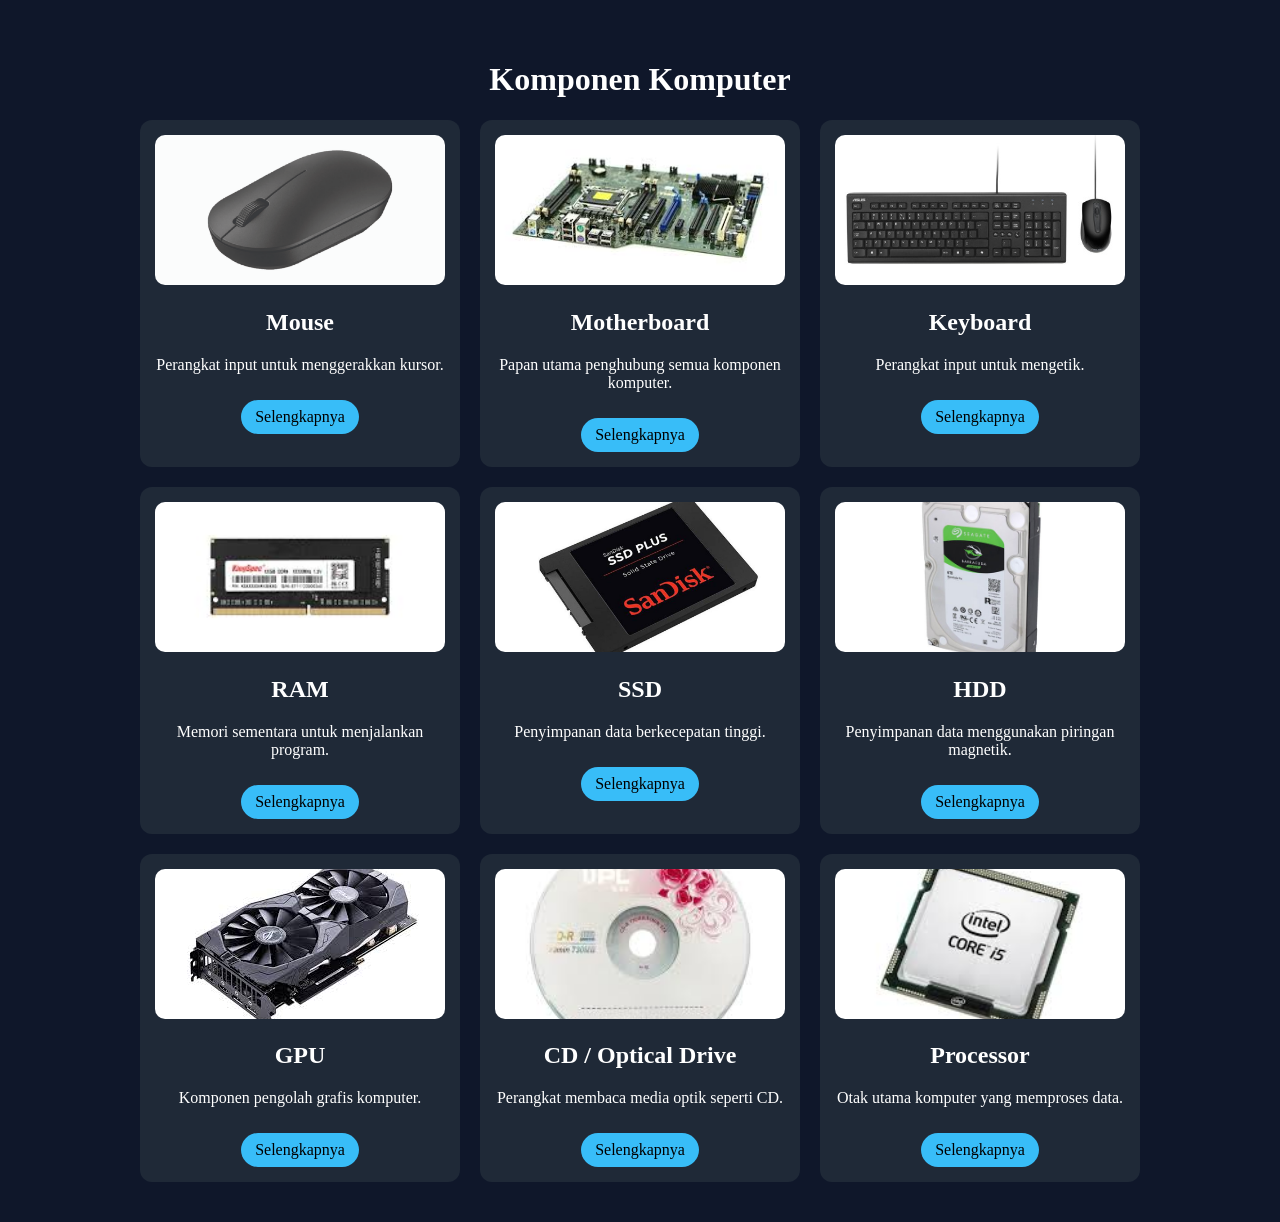
==== index.html @ 4396d928 "Add files via upload" ====
<!DOCTYPE html>
<html lang="id">
<head>
<meta charset="UTF-8">
<meta name="viewport" content="width=device-width, initial-scale=1.0">
<title>Media AR Komputer</title>
<link rel="stylesheet" href="style.css">
</head>

<body>

<div class="container">
<h1>Komponen Komputer</h1>

<div class="grid">

<!-- Mouse -->
<div class="card">
<img src="img/mouse.jpg">
<h2>Mouse</h2>
<p>Perangkat input untuk menggerakkan kursor.</p>
<a href="detail.html?komponen=mouse" class="btn">Selengkapnya</a>
</div>

<!-- Motherboard -->
<div class="card">
<img src="img/motherboard.jpg">
<h2>Motherboard</h2>
<p>Papan utama penghubung semua komponen komputer.</p>
<a href="detail.html?komponen=motherboard" class="btn">Selengkapnya</a>
</div>

<!-- Keyboard -->
<div class="card">
<img src="img/keyboard.jpg">
<h2>Keyboard</h2>
<p>Perangkat input untuk mengetik.</p>
<a href="detail.html?komponen=keyboard" class="btn">Selengkapnya</a>
</div>

<!-- RAM -->
<div class="card">
<img src="img/ram.jpg">
<h2>RAM</h2>
<p>Memori sementara untuk menjalankan program.</p>
<a href="detail.html?komponen=ram" class="btn">Selengkapnya</a>
</div>

<!-- SSD -->
<div class="card">
<img src="img/ssd.jpg">
<h2>SSD</h2>
<p>Penyimpanan data berkecepatan tinggi.</p>
<a href="detail.html?komponen=ssd" class="btn">Selengkapnya</a>
</div>

<!-- HDD -->
<div class="card">
<img src="img/hdd.jpg">
<h2>HDD</h2>
<p>Penyimpanan data menggunakan piringan magnetik.</p>
<a href="detail.html?komponen=hdd" class="btn">Selengkapnya</a>
</div>

<!-- GPU -->
<div class="card">
<img src="img/gpu.jpg">
<h2>GPU</h2>
<p>Komponen pengolah grafis komputer.</p>
<a href="detail.html?komponen=gpu" class="btn">Selengkapnya</a>
</div>

<!-- CD Drive -->
<div class="card">
<img src="img/cd.jpg">
<h2>CD / Optical Drive</h2>
<p>Perangkat membaca media optik seperti CD.</p>
<a href="detail.html?komponen=cd" class="btn">Selengkapnya</a>
</div>

<!-- Processor -->
<div class="card">
<img src="img/processor.jpg">
<h2>Processor</h2>
<p>Otak utama komputer yang memproses data.</p>
<a href="detail.html?komponen=processor" class="btn">Selengkapnya</a>
</div>

</div>
</div>

<script src="script.js"></script>
</body>
</html>
---- style.css ----
body{
  font-family: 'Times New Roman', Times, serif;
  background:#0f172a;
  color:white;
  margin:0;
}

.container{
  width:90%;
  max-width:1000px;
  margin:auto;
  padding:40px 20px;
  text-align:center;
  position:relative;
}

.grid{
  display:grid;
  grid-template-columns: repeat(3, 1fr);
  gap:20px;
  margin-top:20px;
}

.card{
  background:#1f2937;
  padding:15px;
  border-radius:12px;
}

.card img{
  width:100%;
  height:150px;
  object-fit:cover;
  border-radius:10px;
}

.btn{
  display:inline-block;
  margin-top:10px;
  padding:8px 14px;
  background:#38bdf8;
  color:black;
  text-decoration:none;
  border-radius:20px;
}

.btn:hover{
  background:#0ea5e9;
  transform:scale(1.05);
}

.gambar-detail{
  width:300px;
  margin:20px auto;
  display:block;
  border-radius:10px;
}

.btn-back{
  position:fixed;
  top:20px;
  left:20px;
  background:#38bdf8;
  color:black;
  padding:8px 16px;
  border-radius:20px;
  text-decoration:none;
  font-weight:bold;
}

.btn-back:hover{
  background:#0ea5e9;
  transform:scale(1.05);
}

.btn-ar{
  display:block;
  width:280px;
  margin:40px auto;
  padding:18px;
  background:#38bdf8;
  color:black;
  text-decoration:none;
  border-radius:30px;
  font-size:20px;
  font-weight:bold;
  text-align:center;
  transition:0.3s;
}

.btn-ar:hover{
  background:#0ea5e9;
  transform:scale(1.05);
}

@media(max-width:900px){
  .grid{
    grid-template-columns: repeat(2,1fr);
  }
}

@media(max-width:500px){
  .grid{
    grid-template-columns: repeat(1,1fr);
  }

  .gambar-detail{
    width:220px;
  }

  .btn-ar{
    width:220px;
    font-size:18px;
  }
}
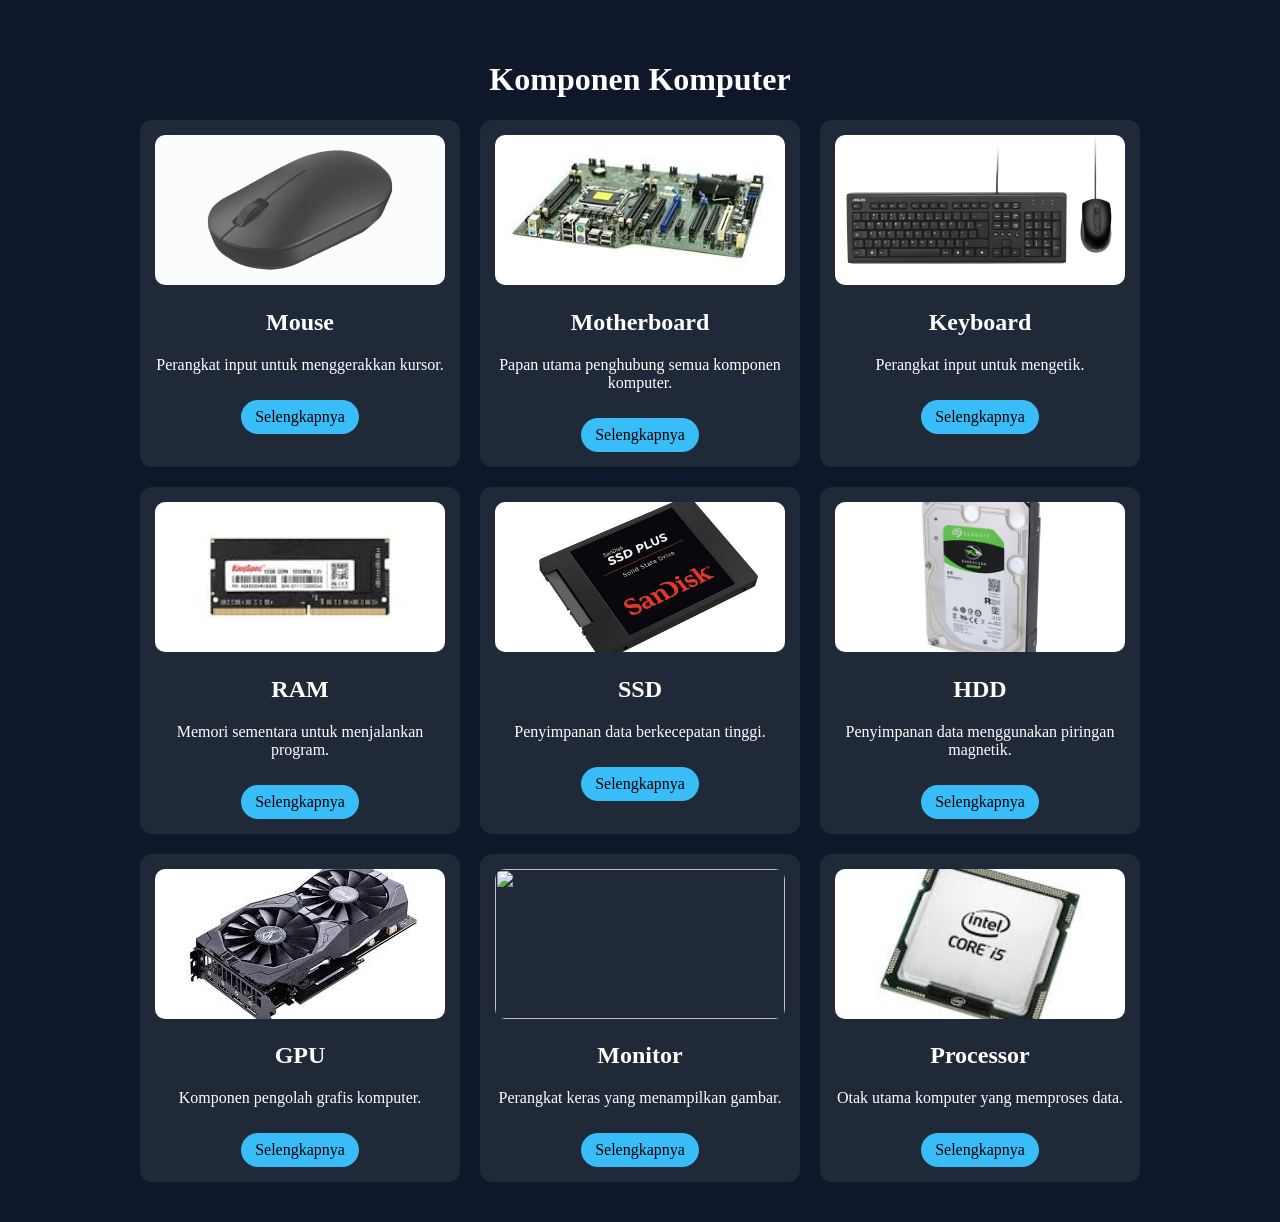
==== commit 164925bf: "Add Monitor component to index.html Added a new component 'Monitor' to the HTML structure." ====
--- a/index.html
+++ b/index.html
@@ -70,11 +70,11 @@
 <a href="detail.html?komponen=gpu" class="btn">Selengkapnya</a>
 </div>
 
-<!-- CD Drive -->
+<!-- Monitor -->
 <div class="card">
-<img src="img/cd.jpg">
-<h2>CD / Optical Drive</h2>
-<p>Perangkat membaca media optik seperti CD.</p>
+<img src="img/monitor.jpg">
+<h2>Monitor</h2>
+<p>Perangkat keras yang menampilkan gambar.</p>
 <a href="detail.html?komponen=cd" class="btn">Selengkapnya</a>
 </div>
 
@@ -91,4 +91,4 @@
 
 <script src="script.js"></script>
 </body>
-</html>+</html>
--- a/style.css
+++ b/style.css
@@ -12,6 +12,7 @@
   padding:40px 20px;
   text-align:center;
   position:relative;
+  z-index:1;
 }
 
 .grid{
@@ -58,14 +59,15 @@
 
 .btn-back{
   position:fixed;
-  top:20px;
-  left:20px;
+  top:15px;
+  left:15px;
   background:#38bdf8;
   color:black;
   padding:8px 16px;
   border-radius:20px;
   text-decoration:none;
   font-weight:bold;
+  z-index:1000;  
 }
 
 .btn-back:hover{
@@ -112,4 +114,88 @@
     width:220px;
     font-size:18px;
   }
-}+}
+
+.detail-container{
+  max-width:800px;
+}
+
+/* gambar detail */
+.gambar-detail{
+  width:320px;
+  margin:20px auto;
+  display:block;
+  border-radius:10px;
+}
+
+/* teks deskripsi */
+.deskripsi{
+  font-size:18px;
+  line-height:1.6;
+  max-width:700px;
+  margin:20px auto;
+  text-align:justify;
+}
+
+/* tombol kembali */
+.btn-back{
+  position:fixed;
+  top:20px;
+  left:20px;
+  background:#38bdf8;
+  color:black;
+  padding:8px 16px;
+  border-radius:20px;
+  text-decoration:none;
+  font-weight:bold;
+}
+
+/* tombol AR */
+.btn-ar{
+  display:block;
+  width:280px;
+  margin:40px auto;
+  padding:18px;
+  background:#38bdf8;
+  color:black;
+  text-decoration:none;
+  border-radius:30px;
+  font-size:20px;
+  font-weight:bold;
+  text-align:center;
+}
+
+
+@media(max-width:600px){
+
+.detail-container{
+  width:95%;
+}
+
+#judul{
+  font-size:22px;
+}
+
+.gambar-detail{
+  width:220px;
+}
+
+.deskripsi{
+  font-size:16px;
+  line-height:1.5;
+  text-align:left;
+}
+
+.btn-ar{
+  width:90%;
+  font-size:18px;
+  padding:16px;
+}
+
+.btn-back{
+  top:10px;
+  left:10px;
+  font-size:14px;
+}
+
+}
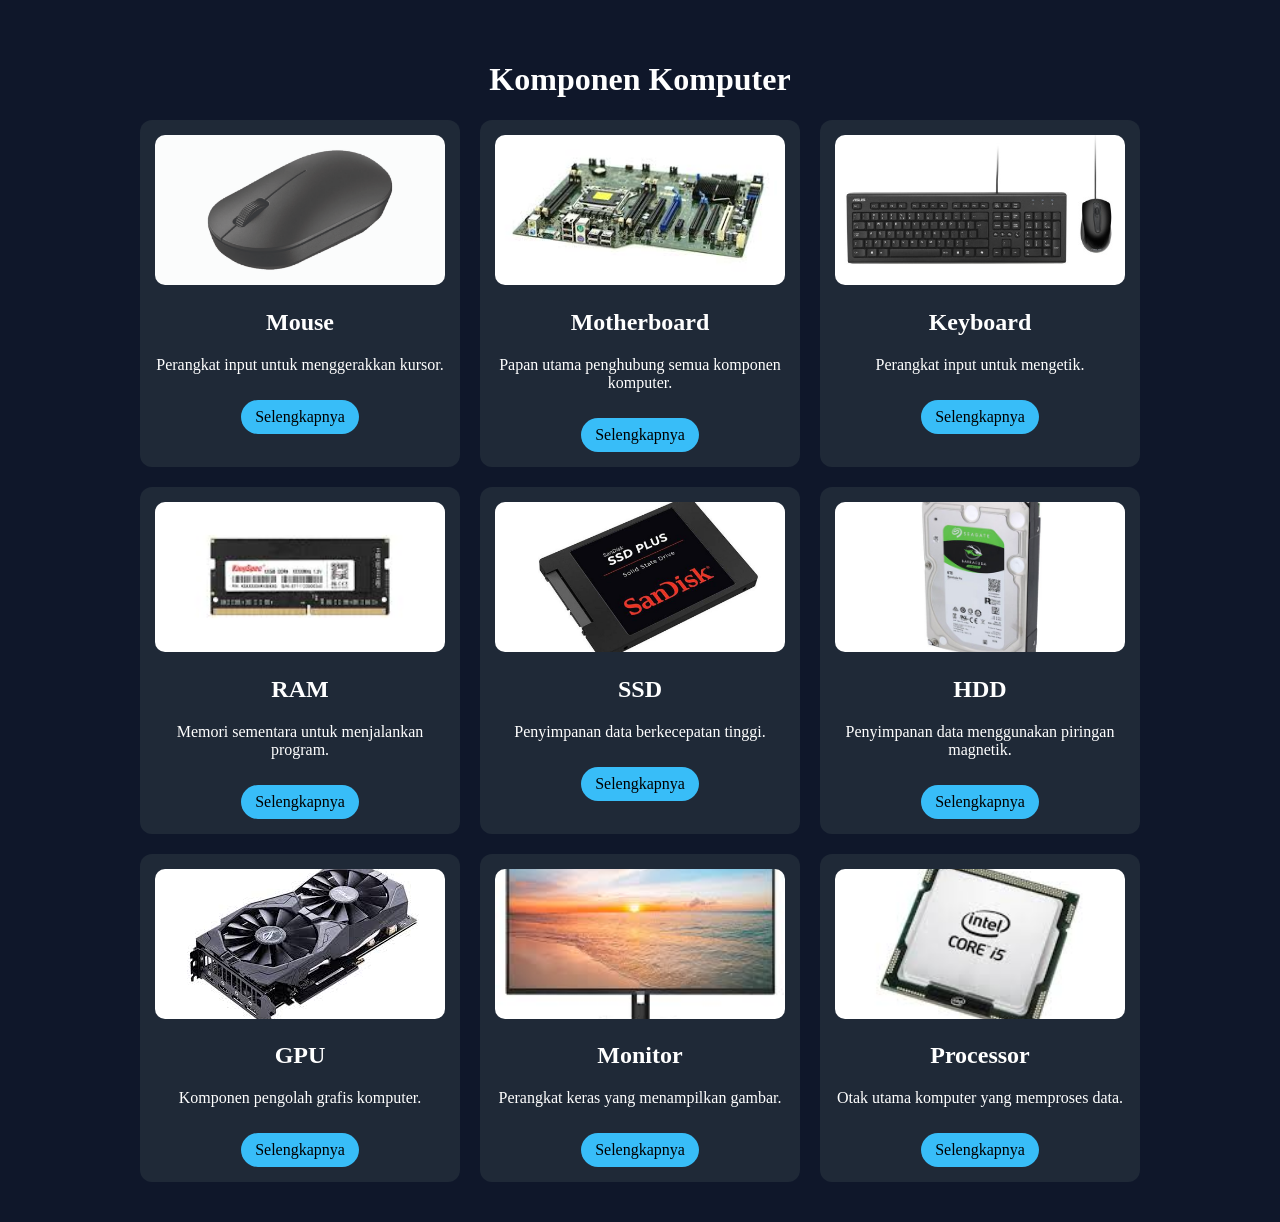
==== commit bbcac99e: "Update index.html" ====
--- a/index.html
+++ b/index.html
@@ -75,7 +75,7 @@
 <img src="img/monitor.jpg">
 <h2>Monitor</h2>
 <p>Perangkat keras yang menampilkan gambar.</p>
-<a href="detail.html?komponen=cd" class="btn">Selengkapnya</a>
+<a href="detail.html?komponen=monitor" class="btn">Selengkapnya</a>
 </div>
 
 <!-- Processor -->
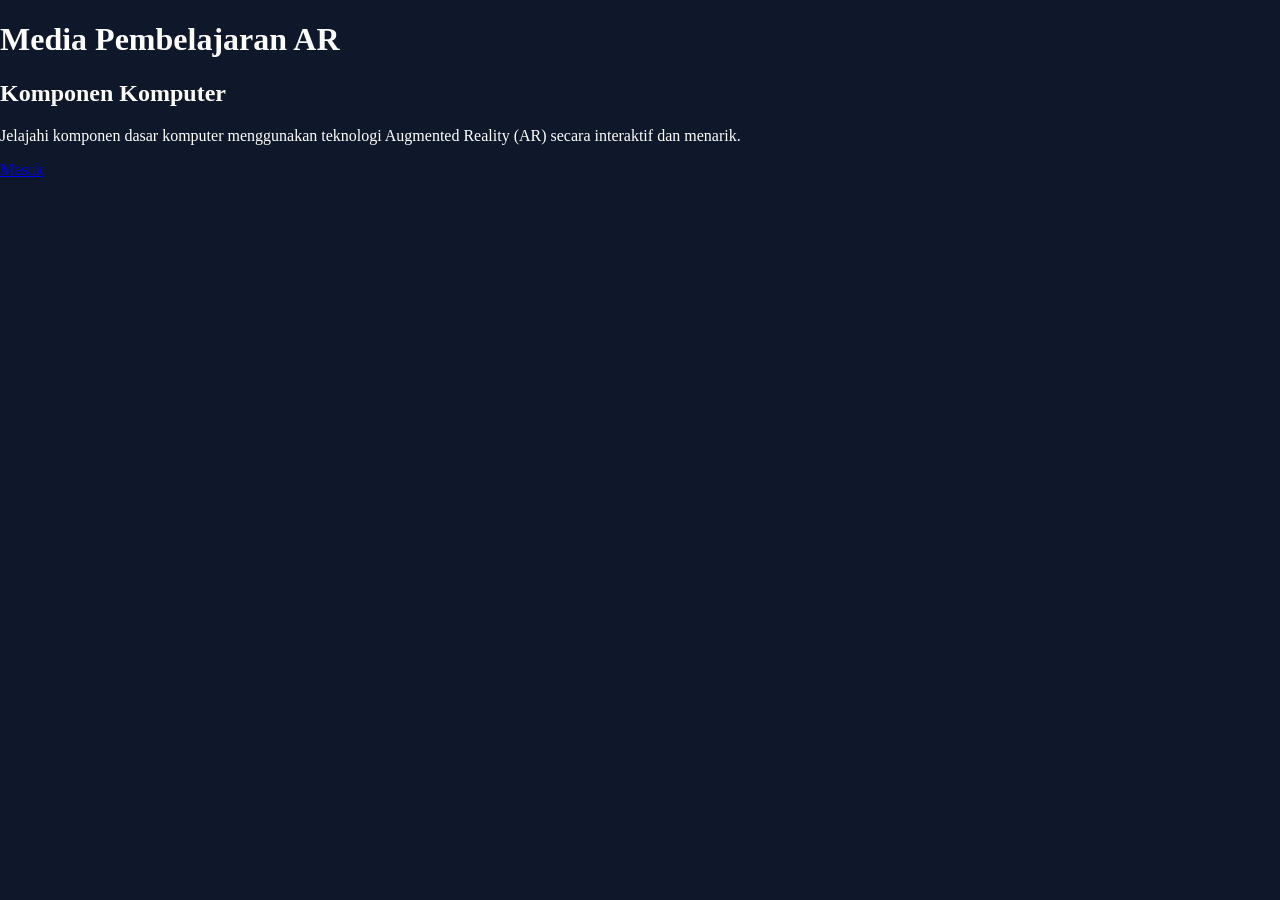
==== commit da381902: "Add initial HTML structure for landing page" ====
--- a/index.html
+++ b/index.html
@@ -1,94 +1,27 @@
-<!DOCTYPE html>
-<html lang="id">
-<head>
-<meta charset="UTF-8">
-<meta name="viewport" content="width=device-width, initial-scale=1.0">
-<title>Media AR Komputer</title>
-<link rel="stylesheet" href="style.css">
-</head>
-
-<body>
-
-<div class="container">
-<h1>Komponen Komputer</h1>
-
-<div class="grid">
-
-<!-- Mouse -->
-<div class="card">
-<img src="img/mouse.jpg">
-<h2>Mouse</h2>
-<p>Perangkat input untuk menggerakkan kursor.</p>
-<a href="detail.html?komponen=mouse" class="btn">Selengkapnya</a>
-</div>
-
-<!-- Motherboard -->
-<div class="card">
-<img src="img/motherboard.jpg">
-<h2>Motherboard</h2>
-<p>Papan utama penghubung semua komponen komputer.</p>
-<a href="detail.html?komponen=motherboard" class="btn">Selengkapnya</a>
-</div>
-
-<!-- Keyboard -->
-<div class="card">
-<img src="img/keyboard.jpg">
-<h2>Keyboard</h2>
-<p>Perangkat input untuk mengetik.</p>
-<a href="detail.html?komponen=keyboard" class="btn">Selengkapnya</a>
-</div>
-
-<!-- RAM -->
-<div class="card">
-<img src="img/ram.jpg">
-<h2>RAM</h2>
-<p>Memori sementara untuk menjalankan program.</p>
-<a href="detail.html?komponen=ram" class="btn">Selengkapnya</a>
-</div>
-
-<!-- SSD -->
-<div class="card">
-<img src="img/ssd.jpg">
-<h2>SSD</h2>
-<p>Penyimpanan data berkecepatan tinggi.</p>
-<a href="detail.html?komponen=ssd" class="btn">Selengkapnya</a>
-</div>
-
-<!-- HDD -->
-<div class="card">
-<img src="img/hdd.jpg">
-<h2>HDD</h2>
-<p>Penyimpanan data menggunakan piringan magnetik.</p>
-<a href="detail.html?komponen=hdd" class="btn">Selengkapnya</a>
-</div>
-
-<!-- GPU -->
-<div class="card">
-<img src="img/gpu.jpg">
-<h2>GPU</h2>
-<p>Komponen pengolah grafis komputer.</p>
-<a href="detail.html?komponen=gpu" class="btn">Selengkapnya</a>
-</div>
-
-<!-- Monitor -->
-<div class="card">
-<img src="img/monitor.jpg">
-<h2>Monitor</h2>
-<p>Perangkat keras yang menampilkan gambar.</p>
-<a href="detail.html?komponen=monitor" class="btn">Selengkapnya</a>
-</div>
-
-<!-- Processor -->
-<div class="card">
-<img src="img/processor.jpg">
-<h2>Processor</h2>
-<p>Otak utama komputer yang memproses data.</p>
-<a href="detail.html?komponen=processor" class="btn">Selengkapnya</a>
-</div>
-
-</div>
-</div>
-
-<script src="script.js"></script>
-</body>
-</html>
+<!DOCTYPE html>
+<html lang="id">
+<head>
+<meta charset="UTF-8">
+<meta name="viewport" content="width=device-width, initial-scale=1.0">
+<title>Media AR Komputer</title>
+<link rel="stylesheet" href="style.css">
+</head>
+
+<body class="landing">
+
+<div class="landing-container">
+
+  <h1>Media Pembelajaran AR</h1>
+  <h2>Komponen Komputer</h2>
+
+  <p class="landing-text">
+    Jelajahi komponen dasar komputer menggunakan teknologi Augmented Reality (AR)
+    secara interaktif dan menarik.
+  </p>
+
+  <a href="beranda.html" class="btn-masuk">Masuk</a>
+
+</div>
+
+</body>
+</html>
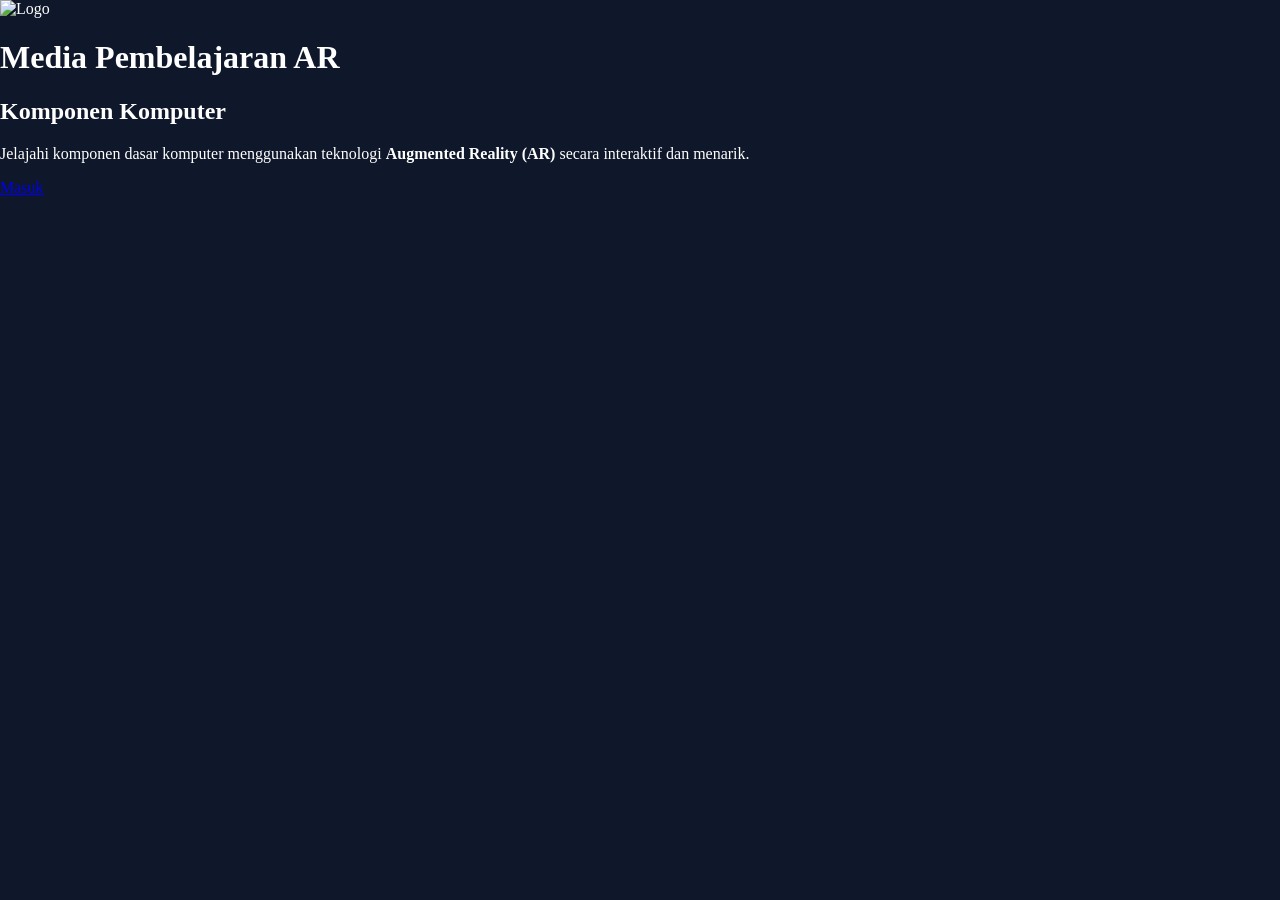
==== commit 5e07f0c7: "Update index.html" ====
--- a/index.html
+++ b/index.html
@@ -11,14 +11,22 @@
 
 <div class="landing-container">
 
+  <!-- LOGO -->
+  <div class="logo-box">
+    <img src="img/logo.png" alt="Logo" class="logo">
+  </div>
+
+  <!-- JUDUL -->
   <h1>Media Pembelajaran AR</h1>
   <h2>Komponen Komputer</h2>
 
+  <!-- DESKRIPSI -->
   <p class="landing-text">
-    Jelajahi komponen dasar komputer menggunakan teknologi Augmented Reality (AR)
-    secara interaktif dan menarik.
+    Jelajahi komponen dasar komputer menggunakan teknologi 
+    <b>Augmented Reality (AR)</b> secara interaktif dan menarik.
   </p>
 
+  <!-- BUTTON -->
   <a href="beranda.html" class="btn-masuk">Masuk</a>
 
 </div>
--- a/style.css
+++ b/style.css
@@ -198,4 +198,52 @@
   font-size:14px;
 }
 
-}
+.landing{
+  display:flex;
+  justify-content:center;
+  align-items:center;
+  height:100vh;
+  text-align:center;
+}
+
+.landing-container{
+  max-width:600px;
+  padding:20px;
+}
+
+.landing h1{
+  font-size:32px;
+  margin-bottom:10px;
+}
+
+.landing h2{
+  font-size:22px;
+  color:#38bdf8;
+  margin-bottom:20px;
+}
+
+.landing-text{
+  font-size:16px;
+  margin-bottom:30px;
+  line-height:1.5;
+}
+
+/* tombol masuk */
+.btn-masuk{
+  display:inline-block;
+  padding:12px 30px;
+  font-size:18px;
+  background:#38bdf8;
+  color:black;
+  text-decoration:none;
+  border-radius:30px;
+  font-weight:bold;
+  transition:0.3s;
+}
+
+.btn-masuk:hover{
+  background:#0ea5e9;
+  transform:scale(1.05);
+}
+  
+}
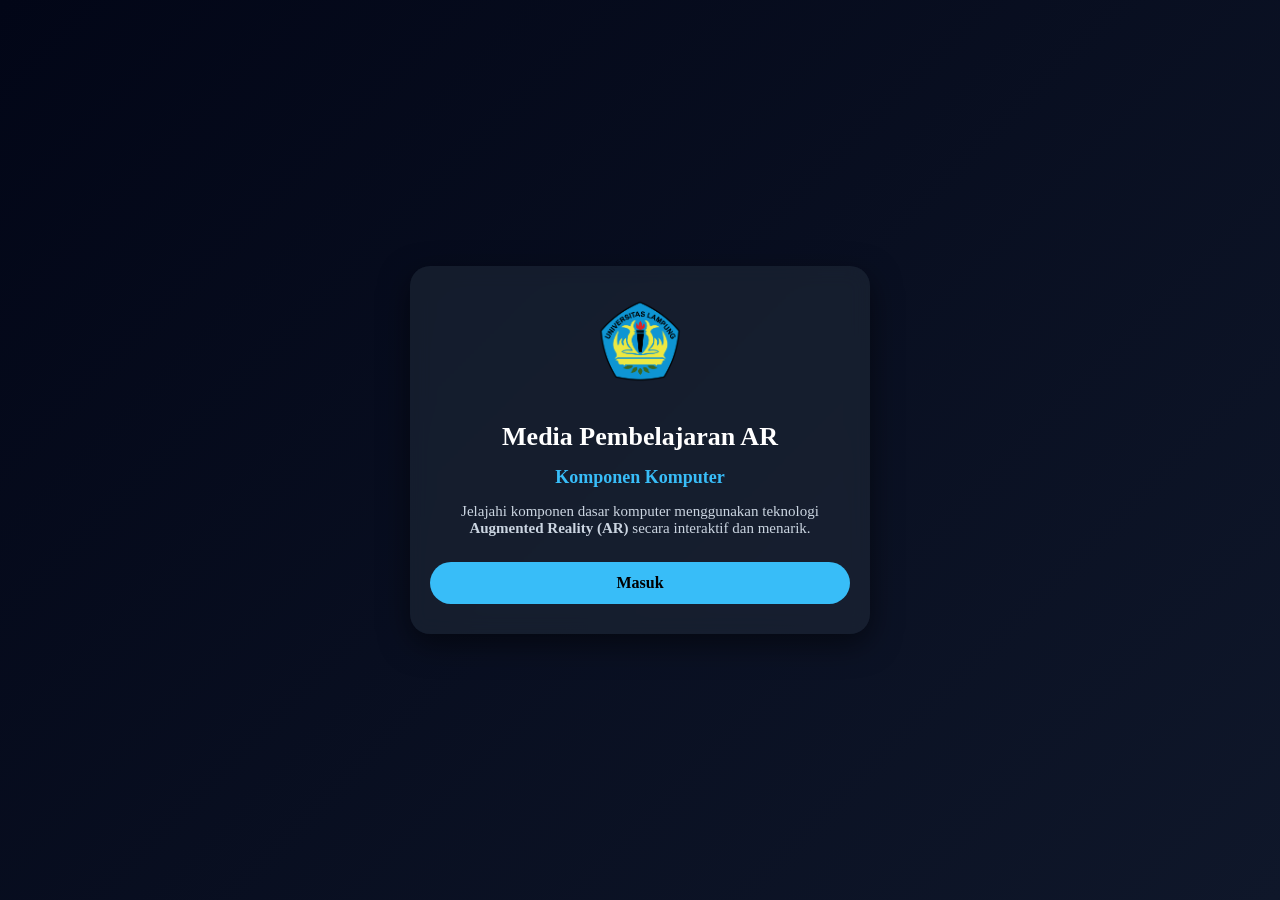
==== commit d79ceb51: "Update index.html" ====
--- a/index.html
+++ b/index.html
@@ -12,7 +12,7 @@
 <div class="landing-container">
 
   <!-- LOGO -->
-  <div class="logo-box">
+  <div class="logo-wrapper">
     <img src="img/logo.png" alt="Logo" class="logo">
   </div>
 
--- a/style.css
+++ b/style.css
@@ -5,6 +5,9 @@
   margin:0;
 }
 
+/* ========================= */
+/* CONTAINER */
+/* ========================= */
 .container{
   width:90%;
   max-width:1000px;
@@ -12,9 +15,11 @@
   padding:40px 20px;
   text-align:center;
   position:relative;
-  z-index:1;
-}
-
+}
+
+/* ========================= */
+/* GRID */
+/* ========================= */
 .grid{
   display:grid;
   grid-template-columns: repeat(3, 1fr);
@@ -35,6 +40,9 @@
   border-radius:10px;
 }
 
+/* ========================= */
+/* BUTTON UMUM */
+/* ========================= */
 .btn{
   display:inline-block;
   margin-top:10px;
@@ -43,6 +51,7 @@
   color:black;
   text-decoration:none;
   border-radius:20px;
+  transition:0.3s;
 }
 
 .btn:hover{
@@ -50,6 +59,15 @@
   transform:scale(1.05);
 }
 
+/* ========================= */
+/* HALAMAN DETAIL */
+/* ========================= */
+
+.detail-container{
+  max-width:800px;
+}
+
+/* gambar detail */
 .gambar-detail{
   width:300px;
   margin:20px auto;
@@ -57,78 +75,7 @@
   border-radius:10px;
 }
 
-.btn-back{
-  position:fixed;
-  top:15px;
-  left:15px;
-  background:#38bdf8;
-  color:black;
-  padding:8px 16px;
-  border-radius:20px;
-  text-decoration:none;
-  font-weight:bold;
-  z-index:1000;  
-}
-
-.btn-back:hover{
-  background:#0ea5e9;
-  transform:scale(1.05);
-}
-
-.btn-ar{
-  display:block;
-  width:280px;
-  margin:40px auto;
-  padding:18px;
-  background:#38bdf8;
-  color:black;
-  text-decoration:none;
-  border-radius:30px;
-  font-size:20px;
-  font-weight:bold;
-  text-align:center;
-  transition:0.3s;
-}
-
-.btn-ar:hover{
-  background:#0ea5e9;
-  transform:scale(1.05);
-}
-
-@media(max-width:900px){
-  .grid{
-    grid-template-columns: repeat(2,1fr);
-  }
-}
-
-@media(max-width:500px){
-  .grid{
-    grid-template-columns: repeat(1,1fr);
-  }
-
-  .gambar-detail{
-    width:220px;
-  }
-
-  .btn-ar{
-    width:220px;
-    font-size:18px;
-  }
-}
-
-.detail-container{
-  max-width:800px;
-}
-
-/* gambar detail */
-.gambar-detail{
-  width:320px;
-  margin:20px auto;
-  display:block;
-  border-radius:10px;
-}
-
-/* teks deskripsi */
+/* deskripsi */
 .deskripsi{
   font-size:18px;
   line-height:1.6;
@@ -140,14 +87,21 @@
 /* tombol kembali */
 .btn-back{
   position:fixed;
-  top:20px;
-  left:20px;
+  top:15px;
+  left:15px;
   background:#38bdf8;
   color:black;
   padding:8px 16px;
   border-radius:20px;
   text-decoration:none;
   font-weight:bold;
+  z-index:1000;
+  transition:0.3s;
+}
+
+.btn-back:hover{
+  background:#0ea5e9;
+  transform:scale(1.05);
 }
 
 /* tombol AR */
@@ -163,87 +117,132 @@
   font-size:20px;
   font-weight:bold;
   text-align:center;
-}
-
-
-@media(max-width:600px){
-
-.detail-container{
-  width:95%;
-}
-
-#judul{
-  font-size:22px;
-}
-
-.gambar-detail{
-  width:220px;
-}
-
-.deskripsi{
-  font-size:16px;
-  line-height:1.5;
-  text-align:left;
-}
-
-.btn-ar{
-  width:90%;
-  font-size:18px;
-  padding:16px;
-}
-
-.btn-back{
-  top:10px;
-  left:10px;
-  font-size:14px;
-}
+  transition:0.3s;
+}
+
+.btn-ar:hover{
+  background:#0ea5e9;
+  transform:scale(1.05);
+}
+
+/* ========================= */
+/* LANDING PAGE */
+/* ========================= */
 
 .landing{
   display:flex;
   justify-content:center;
   align-items:center;
   height:100vh;
+  background: linear-gradient(135deg, #020617, #0f172a);
   text-align:center;
 }
 
 .landing-container{
-  max-width:600px;
-  padding:20px;
-}
-
+  width:100%;
+  max-width:420px;
+  padding:30px 20px;
+  background: rgba(31, 41, 55, 0.6);
+  border-radius:20px;
+  backdrop-filter: blur(10px);
+  box-shadow: 0 10px 30px rgba(0,0,0,0.5);
+}
+
+/* logo */
+.logo{
+  width:90px;
+  margin-bottom:15px;
+}
+
+/* teks landing */
 .landing h1{
-  font-size:32px;
-  margin-bottom:10px;
+  font-size:26px;
+  margin-bottom:5px;
 }
 
 .landing h2{
-  font-size:22px;
+  font-size:18px;
   color:#38bdf8;
-  margin-bottom:20px;
+  margin-bottom:15px;
 }
 
 .landing-text{
-  font-size:16px;
-  margin-bottom:30px;
-  line-height:1.5;
+  font-size:15px;
+  margin-bottom:25px;
+  color:#cbd5e1;
 }
 
 /* tombol masuk */
 .btn-masuk{
-  display:inline-block;
-  padding:12px 30px;
-  font-size:18px;
-  background:#38bdf8;
-  color:black;
-  text-decoration:none;
-  border-radius:30px;
+  display:block;
+  padding:12px;
+  background:#38bdf8;
+  color:black;
+  text-decoration:none;
+  border-radius:25px;
   font-weight:bold;
   transition:0.3s;
 }
 
 .btn-masuk:hover{
   background:#0ea5e9;
-  transform:scale(1.05);
-}
-  
-}
+}
+
+/* ========================= */
+/* RESPONSIVE */
+/* ========================= */
+
+@media(max-width:900px){
+  .grid{
+    grid-template-columns: repeat(2,1fr);
+  }
+}
+
+@media(max-width:600px){
+
+  .grid{
+    grid-template-columns: repeat(1,1fr);
+  }
+
+  .gambar-detail{
+    width:220px;
+  }
+
+  .deskripsi{
+    font-size:16px;
+    text-align:left;
+  }
+
+  .btn-ar{
+    width:90%;
+    font-size:18px;
+  }
+
+  .btn-back{
+    top:10px;
+    left:10px;
+    font-size:14px;
+  }
+
+  .logo{
+    width:70px;
+  }
+
+  .landing h1{
+    font-size:22px;
+  }
+
+  .landing h2{
+    font-size:16px;
+  }
+
+  .landing-text{
+    font-size:14px;
+  }
+
+  .btn-masuk{
+    width:100%;
+    font-size:16px;
+  }
+
+}
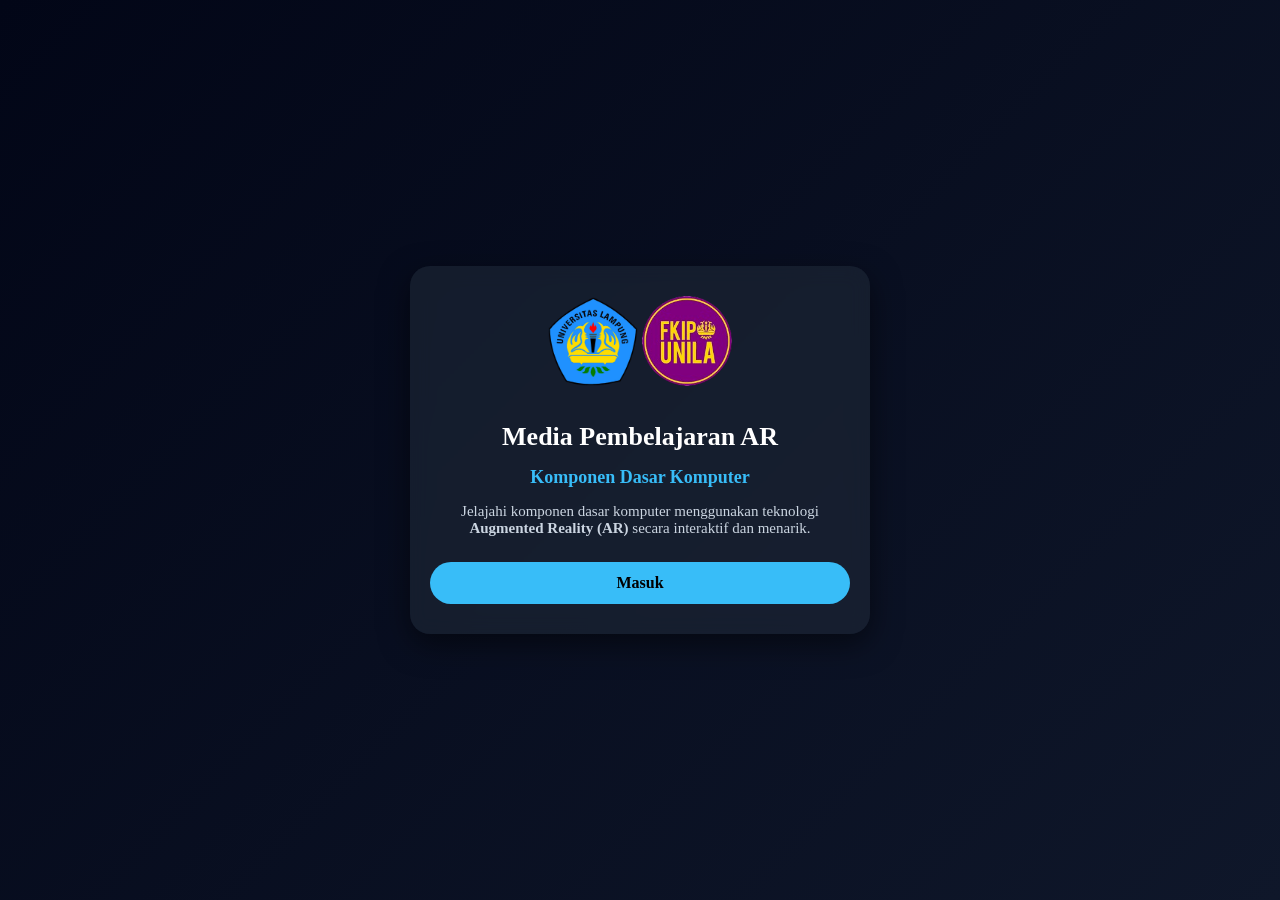
==== commit 5b62615e: "Update logo and heading text in index.html" ====
--- a/index.html
+++ b/index.html
@@ -13,21 +13,22 @@
 
   <!-- LOGO -->
   <div class="logo-wrapper">
-    <img src="img/logo.png" alt="Logo" class="logo">
+    <img src="img/logo_Univ.png" alt="Logo Universitas" class="logo">
+    <img src="img/logo-fakultas.png" alt="Logo Fakultas" class="logo">
   </div>
 
   <!-- JUDUL -->
   <h1>Media Pembelajaran AR</h1>
-  <h2>Komponen Komputer</h2>
+  <h2>Komponen Dasar Komputer</h2>
 
   <!-- DESKRIPSI -->
   <p class="landing-text">
-    Jelajahi komponen dasar komputer menggunakan teknologi 
+    Jelajahi komponen dasar komputer menggunakan teknologi
     <b>Augmented Reality (AR)</b> secara interaktif dan menarik.
   </p>
 
   <!-- BUTTON -->
-  <a href="beranda.html" class="btn-masuk">Masuk</a>
+  <a href="home.html" class="btn-masuk">Masuk</a>
 
 </div>
 
--- a/style.css
+++ b/style.css
@@ -245,4 +245,21 @@
     font-size:16px;
   }
 
-}
+/* wrapper logo */
+.logo-wrapper{
+  width:100%;
+  display:flex;
+  justify-content:center;
+  align-items:center;
+  overflow:hidden;
+}
+
+/* FIX ukuran logo */
+.logo{
+  max-width:120px;   /* BATAS ukuran */
+  width:100%;
+  height:auto;
+  object-fit:contain;
+}
+  
+}
